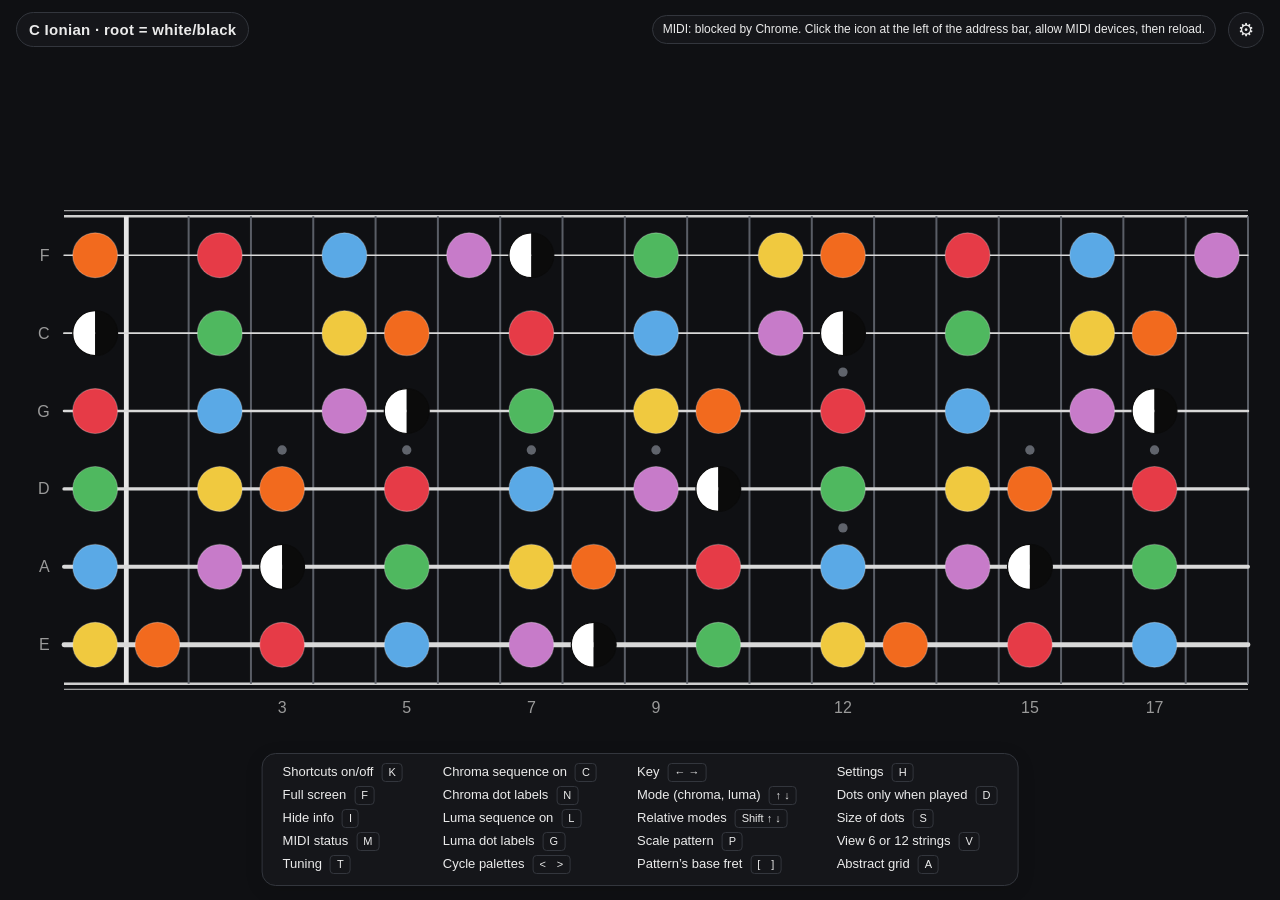
==== index.html @ 05b52258 "About text: reorder 'celestial rhythms' sentence, drop 'ever' Co-Authored-By: Claude Opus 5.5 <norep" ====
<!DOCTYPE html>
<html lang="en">
<head>
<meta charset="utf-8">
<title>COSTAR Spiral-Tuned Guitar</title>
<meta name="viewport" content="width=device-width, initial-scale=1">
<link rel="stylesheet" href="css/style.css?v=20261115233211">
<script src="https://app.rybbit.io/api/script.js?siteId=1d7a8f01dfc9" defer></script>
</head>
<body class="theme-light">

<div id="stage">
  <svg id="board" class="board" xmlns="http://www.w3.org/2000/svg"></svg>
</div>
<div id="topbar">
  <div id="badge"></div>
  <div id="midi-pill" class="waiting">MIDI: starting…</div>
</div>
<div id="notice" role="status" aria-live="polite"></div>
<button id="panel-toggle" title="Settings (H)">⚙</button>

<aside id="panel">
  <header>
    <h1>COSTAR Spiral-Tuned Guitar</h1>
    <button id="panel-close" title="Hide settings (H)">×</button>
    <nav class="doc-links"><a href="guide.html" target="_blank">User Guide</a><a href="faq.html" target="_blank">FAQ</a><a href="about.html" target="_blank">About</a><a id="suggest-link" href="https://spiral.ideas.userback.io/" target="_blank" rel="noopener">Suggest</a></nav>
    <div class="header-chips">
      <button id="settings-chip" class="chip" title="Hide settings (H)">Settings <kbd>H</kbd></button>
      <button id="help-chip" class="chip" title="Show the keyboard shortcuts (K)">Shortcuts <kbd>K</kbd></button>
      <button id="fullscreen" class="chip" title="Full screen (F)">Full screen <kbd>F</kbd></button>
    </div>
  </header>


  <section>
    <h2>Key <kbd>← →</kbd></h2>
    <div id="roots" class="btn-row"></div>
    <h2>Modes <kbd>↑ ↓</kbd><span class="h2-also">Relative modes <kbd>Shift ↑ ↓</kbd></span></h2>
    <p class="hint">Chroma sequence (diatonic)</p>
    <div id="modes" class="btn-row"></div>
    <p class="hint">Luma sequence (pentatonic)</p>
    <div id="pentas" class="btn-row"></div>
    <p class="hint" id="key-hint"></p>
  </section>

  <section>
    <h2>View <kbd>V</kbd></h2>
    <div class="btn-row" data-field="view">
      <button data-value="six">Six strings</button>
      <button data-value="spiral">Twelve strings</button>
    </div>
    <p class="hint">Fretboard style <kbd>A</kbd></p>
    <div class="btn-row" data-field="spiralStyle">
      <button data-value="neck">Guitar neck</button>
      <button data-value="grid">Abstract grid</button>
    </div>
    <p class="hint">Abstract grid with Twelve strings only.</p>
    <label><input type="checkbox" id="clean"> Hide key, MIDI status and fret numbers <kbd>I</kbd></label>
    <p class="hint">Dots <kbd>D</kbd></p>
    <div class="btn-row" data-field="dots">
      <button data-value="all">All scale notes</button>
      <button data-value="played">Only notes being played</button>
    </div>
    <label><input type="checkbox" id="chroma"> Chroma sequence (diatonic, colored) <kbd>C</kbd></label>
    <p class="hint">Chroma sequence dots with diatonic only</p>
    <p class="hint">Chroma dot labels <kbd>N</kbd></p>
    <div class="btn-row" data-field="chromaLabel">
      <button data-value="none">None</button>
      <button data-value="name">Note names</button>
      <button data-value="degree">Scale degrees</button>
    </div>
    <label><input type="checkbox" id="luma"> Luma sequence (pentatonic, black) <kbd>L</kbd></label>
    <p class="hint">Luma dot labels <kbd>G</kbd></p>
    <div class="btn-row" data-field="lumaLabel" id="luma-labels">
      <button data-value="none">None</button>
      <button data-value="greek">Greek</button>
      <button data-value="name">Note names</button>
      <button data-value="degree">Scale degrees</button>
    </div>
    <p class="hint">Dot size <kbd>S</kbd></p>
    <div class="btn-row" data-field="dotSize">
      <button data-value="100">100%</button>
      <button data-value="75">75%</button>
      <button data-value="50">50%</button>
    </div>
  </section>

  <section>
    <h2>Scale pattern <kbd>P</kbd></h2>
    <div class="btn-row" data-field="pattern">
      <button data-value="off">Off</button>
      <button data-value="chroma">Chroma, 3 per string</button>
      <button data-value="luma">Luma, 2 per string</button>
    </div>
    <label><span>Starting fret, on the low string <span class="nowrap"><kbd>[</kbd> <kbd>]</kbd></span></span><input type="number" id="patternFret" min="0" max="24"></label>
    <p class="hint">Tip: shift-click a dot on the low string to start the pattern there.</p>
  </section>

  <section>
    <h2>Instrument</h2>
    <label><span>Lowest open string</span><select id="openLow"></select></label>
    <label><span>Frets shown</span><input type="number" id="frets" min="12" max="24"></label>
    <p class="hint">Tuning <kbd>T</kbd></p>
    <div class="btn-row" data-field="tuning">
      <button data-value="fourths">All Fourths</button>
      <button data-value="standard">Standard</button>
    </div>
    <p class="hint">Orientation <kbd>O</kbd></p>
    <div class="btn-row" data-field="orientation">
      <button data-value="mirror">Mirror: low string on top</button>
      <button data-value="standard">Standard: high string on top</button>
    </div>
  </section>

  <section>
    <h2 id="palette">Palette <kbd>&lt;</kbd> <kbd>&gt;</kbd></h2>
    <div id="themes" class="btn-row"></div>
    <p class="hint"><a href="palettes.html" target="_blank">See all palettes full size</a></p>
  </section>

  <section>
    <h2>MIDI <kbd>Esc</kbd> <span class="kbd-note">clears stuck notes</span></h2>
    <div class="btn-row"><button id="midi-connect">Connect MIDI</button></div>
    <p class="hint" id="midi-status"></p>
    <p class="hint">Last note received: <span id="midi-last">—</span></p>
    <label><input type="checkbox" id="midiPill"> Show MIDI status on the fretboard <kbd>M</kbd></label>
    <label><span>Input</span><select id="midiDevice"><option value="all">All inputs</option></select></label>
    <label><span>String mapping</span>
      <select id="stringMap">
        <option value="ch1high">Per string: channel 1 = high string</option>
        <option value="ch1low">Per string: channel 1 = low string</option>
        <option value="pitch">Pitch only (any channel)</option>
      </select>
    </label>
    <label><span>Transpose incoming notes</span><input type="number" id="transpose" min="-24" max="24"></label>
  </section>

  <section>
    <h2>Song presets (Program Change)</h2>
    <div id="presets"></div>
    <button id="preset-add">+ Add preset</button>
    <label><span>Listen for Program Change on</span><select id="pcChannel"></select></label>
  </section>

  <section>
    <h2>About</h2>
    <p class="hint">Created by <a href="https://soundcloud.com/kevinshrieve" target="_blank" rel="noopener">Kevin Shrieve</a> with Claude.</p>
    <p class="hint">Contact: <a class="contact" data-u="nfrhtp" data-d="tlg.earth">nfrhtp [at] tlg.earth</a></p>
    <p class="hint">Far, far in the future, people live in multiple galaxies of the Local Group. Hungry for connection with Earth’s celestial rhythms and its ancient cultures, they evolve a game called “Spiral Tuning”. Locally, and across vast chronocommunication networks, many play this game together. These people call their intergalactic community “The Local Group”.</p>
    <p class="hint">Chronode tech is weird. To be fully functional, each chronode relies on energy from a coherent, coordinated, creative local community. The people of The Local Group coordinate through COSTAR: Cycles Of Song, Theme, And Ritual. The game Spiral Tuning, well-played, is what makes chronocommunications work.</p>
    <p class="hint">There is an initiative to build a chronode in our own time. If it is brought online, it will be the earliest chronode. But much remains unclear about this future tech, and will have to be worked out through inspiration, hunch, trial, and error. The Local Group, Earth, is supporting that quest.</p>
    <img class="flag after-gap for-dark" loading="lazy" src="img/TLGE-Lithos-light-text.svg" alt="The Local Group, Earth">
    <img class="flag after-gap for-light" loading="lazy" src="img/TLGE-Lithos-dark-text.svg" alt="The Local Group, Earth">
    <img class="flag zoomable after-gap" src="img/LocalGroupFlag.svg" alt="Flag of The Local Group: green, red and blue vertical bands with the COSTAR symbol in black on the red band">
    <p class="hint">The flag of The Local Group celebrates 3 facets of creation: <strong>multiplicity</strong>, <strong>self-reliance</strong>, and <strong>kinship</strong>.</p>
    <p class="hint">The COSTAR symbol represents the light of reason, embracing a circle of wonder, pregnant with our emerging world soul.</p>
    <img class="flag zoomable after-gap for-dark" loading="lazy" src="img/COSTAR-Rotundum-1-light-lines.png" alt="COSTAR Regeneration Rotundum 1: a wheel of the years 2026 to 2050 marked with luma letters">
    <img class="flag zoomable after-gap for-light" loading="lazy" src="img/COSTAR-Rotundum-1-dark-lines.png" alt="COSTAR Regeneration Rotundum 1: a wheel of the years 2026 to 2050 marked with luma letters">
    <p class="hint caption">COSTAR Regeneration Rotundum 1</p>
    <img class="flag zoomable after-gap" loading="lazy" src="img/R1-SY2-calendar.png" alt="COSTAR chromatic calendar, Rotundum 1, Spiral Year 2 (December 2026 to January 2028)">
    <p class="hint caption">COSTAR chromatic calendar<br>Rotundum 1, Spiral Year 2</p>
    <img class="flag zoomable after-gap" loading="lazy" src="img/AlphaCentauri-SF-color-chart.png" alt="Color chart of themes for the Alpha Centauri COSTAR System, San Francisco">
    <p class="hint caption">Matrix of Themes<br>Alpha Centauri COSTAR System, San Francisco</p>
    <form class="signup" hidden novalidate>
      <p class="signup-text">Sign up to receive occasional updates from<br>The Local Group, Earth.</p>
      <div class="signup-row"><input type="email" name="email" placeholder="your@email.com" autocomplete="email" required aria-label="Your email address"><button type="submit">Sign up</button></div>
      <input type="text" name="website" class="signup-trap" tabindex="-1" autocomplete="off" aria-hidden="true">
      <p class="signup-note">No other use will be made of your email.</p>
      <p class="signup-msg" role="status"></p>
    </form>
    <p class="hint caption after-gap">Site visits counted anonymously, without cookies.</p>
    <p class="hint caption">© 2026 Kevin Shrieve</p>
  </section>

</aside>

<!-- Keyboard-shortcut bubble (key K): floats at the bottom centre; the board does not move.
     Three columns, filled row by row; the top row is the title with K / Esc (which open and close it), then Settings H over the third column. -->
<div id="help" class="hidden" role="dialog" aria-label="Keyboard shortcuts">
  <div class="help-grid">
    <div class="hi"><span>Shortcuts on/off</span><kbd>K</kbd></div>
    <div class="hi"><span>Full screen</span><kbd>F</kbd></div>
    <div class="hi"><span>Hide info</span><kbd>I</kbd></div>
    <div class="hi"><span>MIDI status</span><kbd>M</kbd></div>
    <div class="hi"><span>Tuning</span><kbd>T</kbd></div>
    <div class="hi"><span>Chroma sequence on</span><kbd>C</kbd></div>
    <div class="hi"><span>Chroma dot labels</span><kbd>N</kbd></div>
    <div class="hi"><span>Luma sequence on</span><kbd>L</kbd></div>
    <div class="hi"><span>Luma dot labels</span><kbd>G</kbd></div>
    <div class="hi"><span>Cycle palettes</span><kbd>&lt;&emsp;&gt;</kbd></div>
    <div class="hi"><span>Key</span><kbd>← →</kbd></div>
    <div class="hi"><span>Mode (chroma, luma)</span><kbd>↑ ↓</kbd></div>
    <div class="hi"><span>Relative modes</span><kbd>Shift ↑ ↓</kbd></div>
    <div class="hi"><span>Scale pattern</span><kbd>P</kbd></div>
    <div class="hi"><span>Pattern’s base fret</span><kbd>[&emsp;]</kbd></div>
    <div class="hi"><span>Settings</span><kbd>H</kbd></div>
    <div class="hi"><span>Dots only when played</span><kbd>D</kbd></div>
    <div class="hi"><span>Size of dots</span><kbd>S</kbd></div>
    <div class="hi"><span>View 6 or 12 strings</span><kbd>V</kbd></div>
    <div class="hi"><span>Abstract grid</span><kbd>A</kbd></div>
  </div>
</div>

<script src="js/theory.js?v=20261115233211"></script>
<script src="js/render.js?v=20261115233211"></script>
<script src="js/midi.js?v=20261115233211"></script>
<script src="js/app.js?v=20261115233211"></script>
<script src="js/lightbox.js?v=20261115233211"></script>
<script src="js/contact.js?v=20261115233211"></script>
<script src="js/userback.js?v=20261115233211"></script>
<script src="js/signup.js?v=20261115233211"></script>
</body>
</html>
---- css/style.css ----
/* ---------- Palettes ----------
   Light base (:root), dark base (.dark), then one block per palette overriding
   the background and the seven chroma colors (2..7 plus the half-dot "1") and luma.
   Degree colors: 2 green · 3 yellow · 4 orange · 5 red · 6 blue · 7 purple — always. */
:root, .light {
  --bg: #f5f2eb; --fg: #1d1d1d; --muted: #6f6b63;
  --wood: rgba(0,0,0,0.03); --edge: #2a2a2a; --fret: #8f8b82; --nut: #1d1d1d;
  --string: #222; --inlay: #a39e92; --grid: #cdc8bc; --band: rgba(0,0,0,0.10);
  --c1l: #ffffff; --c1r: #151515;
  --c2: #4fb85f; --c3: #f0c93f; --c4: #f26a1e; --c5: #e63b47; --c6: #5aa9e6; --c7: #c77bc9;
  --dot-stroke: rgba(0,0,0,0.35);
  --luma: #181818; --luma-stroke: #181818; --luma-text: #ffffff;
  --live: #111111; --live2: #ffffff;
  --panel-bg: rgba(252,251,248,0.97); --panel-border: #d8d3c8;
  --btn: #ebe7de; --btn-fg: #1d1d1d; --btn-active: #1d1d1d; --btn-active-fg: #ffffff;
  --input-bg: #ffffff;
}
.dark {
  --bg: #0f1013; --fg: #ebebeb; --muted: #9a9a9a;
  --wood: rgba(255,255,255,0.03); --edge: #cfcfcf; --fret: #5a5e66; --nut: #e6e6e6;
  --string: #d9d9d9; --inlay: #60646c; --grid: #2e3138; --band: rgba(255,255,255,0.10);
  --c1l: #ffffff; --c1r: #0b0b0b;
  --dot-stroke: rgba(255,255,255,0.25);
  --luma: #1c1d21; --luma-stroke: #a8a8a8; --luma-text: #f0f0f0;
  --live: #ffffff; --live2: #000000;
  --panel-bg: rgba(22,23,27,0.97); --panel-border: #33363d;
  --btn: #262930; --btn-fg: #ebebeb; --btn-active: #f0f0f0; --btn-active-fg: #111111;
  --input-bg: #16171b;
}

/* 1 Paper — the colors of the original hand-made charts, on warm paper */
.theme-paper { --bg: #f3eee2; --wood: rgba(90,60,20,0.04);
  --c2: #86c77e; --c3: #f1d27c; --c4: #f36a1d; --c5: #ea3b3b; --c6: #8bc3e8; --c7: #d48fc6; --luma: #1a1a1a; --luma-stroke: #1a1a1a; }
/* 2 Studio — the app's original light look: the chart colors, tuned for a screen */
.theme-studio { }
/* 3 Stage — the same colors on near-black */
.theme-stage { }
/* 4 Neon — maximum punch on black, for a big screen in a dark room */
.theme-neon { --bg: #06070b; --string: #cfd3dc; --edge: #9aa0ad; --fret: #3d424d; --nut: #e8eaf0;
  --c2: #3dff5c; --c3: #fff43a; --c4: #ff8a1f; --c5: #ff2e63; --c6: #19c8ff; --c7: #c45cff;
  --c1r: #000000; --luma: #15161a; --luma-stroke: #6b6e78; --dot-stroke: rgba(255,255,255,0.15); }
/* 5 Okabe–Ito — the standard colorblind-safe palette, on light */
.theme-okabe { --bg: #fbfbf8;
  --c2: #009e73; --c3: #f0e442; --c4: #e69f00; --c5: #d55e00; --c6: #56b4e9; --c7: #cc79a7; --luma: #000000; --luma-stroke: #000000; }
/* 6 Autumn — muted earth tones on cream */
.theme-autumn { --bg: #efe7d6; --string: #3a2f28; --edge: #4a3b30; --nut: #3a2f28; --fret: #a08f78; --wood: rgba(120,80,30,0.06);
  --c2: #6f8f2f; --c3: #d9a520; --c4: #cf6a2a; --c5: #a8382d; --c6: #4b7ea6; --c7: #7d5a8e; --luma: #2a2420; --luma-stroke: #2a2420; --c1r: #2a2420; }
/* 7 Pastel Night — soft pastels on deep navy */
.theme-pastelnight { --bg: #121a2b; --string: #d7deeb; --edge: #9fb0cc; --fret: #2c3a55; --nut: #e3e9f5; --grid: #27344d;
  --c2: #a9e8a0; --c3: #fff2a8; --c4: #ffc69b; --c5: #ff9f9f; --c6: #a9d6f7; --c7: #dcbaf2;
  --luma: #1b2437; --luma-stroke: #8a97b3; }
/* 8 Jewel — deep saturated gem tones on charcoal */
.theme-jewel { --bg: #1b1b1e;
  --c2: #0f9d58; --c3: #ffb300; --c4: #f4511e; --c5: #d81b60; --c6: #1e88e5; --c7: #8e24aa;
  --luma: #0e0e10; --luma-stroke: #8d8d8d; }
/* 9 Pop — clean flat brights on pure white */
.theme-pop { --bg: #ffffff; --wood: rgba(0,0,0,0.02);
  --c2: #2ecc71; --c3: #f1c40f; --c4: #ff7f11; --c5: #e74c3c; --c6: #3498db; --c7: #9b59b6; --luma: #222222; --luma-stroke: #222222; }
/* The degree-to-color sequence is fixed (it is part of the COSTAR system); palettes vary tone, not meaning. */

/* ---------- Page ---------- */
html, body { height: 100%; margin: 0; }
body {
  background: var(--bg); color: var(--fg);
  font: 14px/1.4 -apple-system, BlinkMacSystemFont, "Helvetica Neue", Helvetica, Arial, sans-serif;
  overflow: hidden;
}
#stage { position: fixed; inset: 0; display: flex; align-items: center; justify-content: center; }
#board { width: 100%; height: 100%; display: block; touch-action: none; }

#topbar {
  position: fixed; top: 12px; left: 16px; right: 64px;
  display: flex; align-items: center; gap: 10px; flex-wrap: wrap; pointer-events: none;
}
#badge {
  padding: 6px 12px; border-radius: 999px;
  background: var(--panel-bg); border: 1px solid var(--panel-border);
  font-size: 15px; font-weight: 600; letter-spacing: 0.02em;
}
#midi-pill {
  margin-left: auto;   /* right side of the top bar, just left of the settings gear */
  color: var(--fg);    /* plain text color whatever the state (Kevin, 2026-11-12) */
  padding: 5px 10px; border-radius: 999px;
  background: var(--panel-bg); border: 1px solid var(--panel-border);
  font-size: 12px;
}
#panel-toggle {
  position: fixed; top: 12px; right: 16px; width: 36px; height: 36px; border-radius: 50%;
  border: 1px solid var(--panel-border); background: var(--panel-bg); color: var(--fg);
  font-size: 18px; cursor: pointer;
}
/* Why a shortcut did nothing: a short notice at the top centre, in the style of the key badge */
#notice {
  position: fixed; top: 12px; left: 50%; transform: translateX(-50%); z-index: 25;
  padding: 6px 14px; border-radius: 999px; white-space: nowrap;
  background: var(--panel-bg); color: var(--fg); border: 1px solid var(--panel-border);
  font-size: 15px; font-weight: 400; letter-spacing: 0.02em;
  opacity: 0; transition: opacity .25s; pointer-events: none;
}
#notice.show { opacity: 1; }

/* ---------- Board (SVG) ---------- */
.board .wood { fill: var(--wood); }
.board .edge { stroke: var(--edge); stroke-width: 3; }
.board .edge.thin { stroke-width: 1.2; }
.board .fret { stroke: var(--fret); stroke-width: 2.5; }
.board .nut { stroke: var(--nut); stroke-width: 6; }   /* the same weight as the lowest string (Kevin, 2026-11-11) */
.board .nut.soft { stroke-width: 5; opacity: .45; }
.board .string { stroke: var(--string); stroke-linecap: round; }
.board .inlay { fill: var(--inlay); }
.board .fretnum { fill: var(--muted); font-family: inherit; }
.board .grid-v, .board .grid-h { stroke: var(--grid); }
.board .band { fill: var(--band); }

/* Clean view (key I): only the board and the settings button. */
body.clean #badge, body.clean .board .fretnum { display: none; }
body.no-midi-pill #midi-pill { display: none; }   /* Hide info (I) hides it too, unless M shows it for a look */

.board .dot circle { stroke: var(--dot-stroke); stroke-width: 1.5; }
.board .dot.deg-2 circle { fill: var(--c2); }
.board .dot.deg-3 circle { fill: var(--c3); }
.board .dot.deg-4 circle { fill: var(--c4); }
.board .dot.deg-5 circle { fill: var(--c5); }
.board .dot.deg-6 circle { fill: var(--c6); }
.board .dot.deg-7 circle { fill: var(--c7); }
.board .dot.deg-1 .half-l { fill: var(--c1l); }
.board .dot.deg-1 .half-r { fill: var(--c1r); }
.board .dot.deg-1 .half-ring { fill: none; stroke: var(--c1r); stroke-width: 1.5; }
.board .dot.luma circle { fill: var(--luma); stroke: var(--luma-stroke); }
.board .dot text { pointer-events: none; font-family: "Times New Roman", Times, Georgia, serif; }
.board .dot.luma text { fill: var(--luma-text); font-style: normal; font-weight: normal; }
.board .dot.luma text.degree { font-family: inherit; font-weight: 500; letter-spacing: -0.02em; }
.board .dot.chroma text { fill: #111; font-family: inherit; font-weight: 600; }
.board .dot.deg-1 text.on-light { fill: var(--c1r); }
.board .dot.deg-1 text.on-dark { fill: var(--c1l); }
.board .dot.ghost { opacity: .45; }

.board .live { opacity: 1; transition: opacity .5s ease-out; pointer-events: none; }
.board .live.off { opacity: 0; }
.board .live .ring-outer { fill: none; stroke: var(--live2); stroke-width: 10; }
.board .live .ring-inner { fill: none; stroke: var(--live); stroke-width: 5; }

/* ---------- Settings panel ---------- */
#panel {
  position: fixed; top: 0; right: 0; bottom: 0; width: 360px; max-width: 100%; box-sizing: border-box;
  padding: 16px 18px 40px; overflow-y: auto;
  background: var(--panel-bg); border-left: 1px solid var(--panel-border);
  transition: transform .2s ease;
}
#panel.hidden { transform: translateX(100%); }
#panel header { display: flex; align-items: center; justify-content: space-between; margin-bottom: 6px; }
#panel h1 { font-size: 17px; margin: 0; }
#panel h2 { font-size: 11px; text-transform: uppercase; letter-spacing: .08em; color: var(--muted); margin: 18px 0 8px; }
#panel section { border-top: 1px solid var(--panel-border); }
#panel section:first-of-type { border-top: 0; }
#panel label { display: flex; align-items: center; gap: 8px; margin: 6px 0; }
#panel label > span { flex: 1; }
#panel .nowrap { white-space: nowrap; }
#panel .hint { color: var(--muted); font-size: 12px; margin: 6px 0; }
#panel a, #panel a:visited { color: inherit; }
#panel .doc-links { order: 2; flex-basis: 100%; display: flex; gap: 18px; margin: 2px 0 2px; font-size: 12px; }   /* User Guide · FAQ · About, under the title */
/* Keyboard shortcut chips, shown next to the item they control */
#panel kbd, #help kbd {
  display: inline-block; margin-left: 6px; padding: 0 5px; border-radius: 4px;
  border: 1px solid var(--panel-border); color: var(--muted); background: transparent;
  font: 11px/16px -apple-system, BlinkMacSystemFont, "Helvetica Neue", Helvetica, Arial, sans-serif;
  text-transform: none; letter-spacing: 0; vertical-align: 1px;
}
#panel h1 kbd { font-size: 11px; font-weight: 400; }
#panel .kbd-note { font-weight: 400; text-transform: none; letter-spacing: 0; font-size: 11px; margin-left: 4px; }
/* Keyboard-shortcut bubble (key K): floats at the bottom centre, as wide as its contents.
   The board does not move; on a short window the bubble may sit over the fret numbers. */
#help {
  position: fixed; left: 50%; bottom: 14px; transform: translateX(-50%); z-index: 20;
  width: max-content; max-width: calc(100vw - 28px); box-sizing: border-box;
  background: var(--panel-bg); color: var(--fg); border: 1px solid var(--panel-border);
  border-radius: 14px; padding: 9px 20px 11px; font-size: 13px;
  box-shadow: 0 4px 18px rgba(0,0,0,.12);
}
#help.hidden { display: none; }
#help h2 { font-size: 11px; text-transform: uppercase; letter-spacing: .08em; color: var(--muted); margin: 0; }
/* Four columns filled top to bottom: the first holds 5 items, the others start one row down */
#help .help-grid { display: grid; grid-auto-flow: column; grid-template-rows: repeat(5, auto); align-items: center;
  justify-content: start; column-gap: 40px; row-gap: 4px; }
#help .help-grid > h2, #help .help-grid > .help-foot { align-self: center; }   /* top row spaced like the rest */
#help .hi { display: flex; align-items: center; gap: 8px; white-space: nowrap; }
#help kbd { margin-left: 0; font-size: 11px; line-height: 17px; padding: 0 6px; color: var(--fg); }
#help .help-foot { color: var(--muted); font-size: 11px; margin: 0; }
#help .help-foot kbd { font-size: 10px; line-height: 15px; padding: 0 4px; color: var(--muted); }
#panel { z-index: 30; }   /* Settings slides over the strip */
#panel button kbd { margin-left: 5px; border-color: currentColor; color: inherit; opacity: .7; }
#panel button {
  border: 1px solid var(--panel-border); background: var(--btn); color: var(--btn-fg);
  border-radius: 6px; padding: 5px 9px; font-size: 13px; cursor: pointer;
}
#panel button:disabled { opacity: .35; cursor: not-allowed; }
#panel .btn-row button { white-space: nowrap; }   /* a button's label never breaks inside it */
#panel #luma-labels { flex-wrap: nowrap; }
#panel #luma-labels button { padding: 5px 7px; }   /* four luma label choices on one row */
#panel button.active { background: var(--btn-active); color: var(--btn-active-fg); border-color: var(--btn-active); }
#panel #panel-close { border: 0; background: transparent; font-size: 20px; }
/* "Shortcuts K" chip on its own line under the heading; click it or press K */
#panel header { flex-wrap: wrap; }
#panel .header-chips { order: 3; flex-basis: 100%; display: flex; gap: 6px; margin-top: 4px; }
#panel .header-chips .chip { padding: 2px 8px; font-size: 11px; color: var(--muted); background: transparent; border-radius: 999px; }
#panel .header-chips .chip kbd { margin-left: 4px; }
.btn-row { display: flex; flex-wrap: wrap; gap: 5px; margin: 4px 0; }
#panel input[type=number], #panel input[type=text], #panel select {
  background: var(--input-bg); color: var(--fg); border: 1px solid var(--panel-border);
  border-radius: 6px; padding: 4px 6px; font-size: 13px;
}
#panel input[type=number] { width: 38px; }
#panel select { max-width: 200px; }
/* Compact palette chooser: one row per palette, drawn in that palette's own colors */
#themes { display: flex; flex-direction: column; gap: 4px; }
#panel img.flag { display: block; width: 100%; height: auto; margin: 12px 0; }   /* as wide as the palette rows */
#panel img.zoomable { cursor: zoom-in; }
/* The Rotundum comes in two see-through versions: white lines for dark palettes, black lines for light ones */
body.dark #panel img.for-light, body.light #panel img.for-dark { display: none; }
#panel p.caption { text-align: center; }
#panel img.flag.after-gap, #panel p.after-gap { margin-top: 2.6em; }   /* a blank paragraph's worth, so each caption clearly belongs to the image above it */
/* Click an About image to see it over the whole page */
#lightbox {
  position: fixed; inset: 0; z-index: 100; display: none; align-items: center; justify-content: center;
  background: rgba(0, 0, 0, 0.96); cursor: zoom-out;
}
#lightbox.open { display: flex; }
#lightbox img { max-width: 94vw; max-height: 92vh; object-fit: contain; }
#lightbox img.can-zoom { cursor: zoom-in; }   /* a second click shows the image at full size */
#lightbox.full { display: block; overflow: auto; }
#lightbox.full img { max-width: none; max-height: none; display: block; margin: 0 auto; cursor: zoom-out; }
body.light #lightbox { background: rgba(250, 248, 244, 0.97); }   /* light palettes get a light backdrop */
body.light #lightbox button { border-color: rgba(0,0,0,0.4); background: rgba(255,255,255,0.6); color: #111; }
body.light #lightbox button:hover { background: rgba(0,0,0,0.08); }
#lightbox button {
  position: fixed; top: 14px; right: 18px; width: 40px; height: 40px; border-radius: 50%;
  border: 1px solid rgba(255,255,255,0.5); background: rgba(0,0,0,0.5); color: #fff;
  font-size: 26px; line-height: 1; cursor: pointer;
}
#lightbox button:hover { background: rgba(255,255,255,0.15); }
#panel #themes .theme-row {
  display: flex; align-items: center; justify-content: space-between; gap: 8px; width: 100%;
  background: var(--bg); color: var(--fg); border: 1px solid var(--panel-border); padding: 6px 9px;
}
#panel #themes .theme-row.active { background: var(--bg); color: var(--fg); outline: 2px solid #1e90ff; outline-offset: 1px; }
#themes .tname { font-size: 13px; font-weight: 600; }
#themes .tdots { display: flex; gap: 3px; }
#themes .tdots span { width: 15px; height: 15px; border-radius: 50%; border: 1px solid var(--dot-stroke); display: inline-block; }
#themes .tdots .half { background: linear-gradient(90deg, var(--c1l) 50%, var(--c1r) 50%); }
#themes .tdots .d2 { background: var(--c2); } #themes .tdots .d3 { background: var(--c3); }
#themes .tdots .d4 { background: var(--c4); } #themes .tdots .d5 { background: var(--c5); }
#themes .tdots .d6 { background: var(--c6); } #themes .tdots .d7 { background: var(--c7); }
#themes .tdots .dl { background: var(--luma); border-color: var(--luma-stroke); }

.preset { display: grid; grid-template-columns: 44px 1fr 56px 86px 28px 28px; gap: 4px; align-items: center; margin: 4px 0; }
.preset .pc { font-size: 11px; color: var(--muted); }
.preset input { min-width: 0; }
.preset select { max-width: 100%; }
.keys p { font-size: 12px; color: var(--muted); }

/* "Notify me" sign-up (js/signup.js) */
form.signup { margin: 2.6em 0 0; padding: 14px; border: 1px solid var(--signup-line, rgba(127,127,127,0.35)); border-radius: 10px; text-align: center; }
form.signup .signup-text { margin: 0 0 10px; }
form.signup .signup-row { display: flex; gap: 8px; }
form.signup input[type=email] { flex: 1; min-width: 0; padding: 7px 9px; border-radius: 6px; border: 1px solid rgba(127,127,127,0.5); background: transparent; color: inherit; font: inherit; }
form.signup button { padding: 7px 12px; border-radius: 6px; border: 1px solid rgba(127,127,127,0.5); background: rgba(127,127,127,0.15); color: inherit; font: inherit; cursor: pointer; white-space: nowrap; }
form.signup .signup-note { margin: 8px 0 0; font-size: 0.85em; opacity: 0.75; }
form.signup .signup-msg { margin: 6px 0 0; font-size: 0.9em; }
form.signup .signup-msg:empty { display: none; }
form.signup .signup-trap { position: absolute; left: -9999px; width: 1px; height: 1px; }
#panel form.signup .signup-text { font-size: 13px; }   /* same size as the Sign up button */

/* Diatonic mode buttons wear their root's chroma color from the current palette (text color set in app.js
   for contrast). Degree 1 is the opposite of the palette's chosen-button color. The chosen mode keeps its
   color and gets an outline. */
#panel #modes button[data-degree] { border-color: rgba(127,127,127,0.35); }
#panel #modes button[data-degree="1"] { background: #ffffff; border-color: #9a9a9a; color: #111111; }
body.dark #panel #modes button[data-degree="1"] { background: #111111; border-color: #777777; color: #ffffff; }
#panel #modes button[data-degree="2"] { background: var(--c2); }
#panel #modes button[data-degree="3"] { background: var(--c3); }
#panel #modes button[data-degree="4"] { background: var(--c4); }
#panel #modes button[data-degree="5"] { background: var(--c5); }
#panel #modes button[data-degree="6"] { background: var(--c6); }
#panel #modes button[data-degree="7"] { background: var(--c7); }
#panel #modes button[data-degree].active { outline: 2px solid var(--fg); outline-offset: 2px; }
#panel h2 .h2-also { margin-left: 22px; }   /* "Relative modes Shift ↑ ↓" beside the Modes heading */
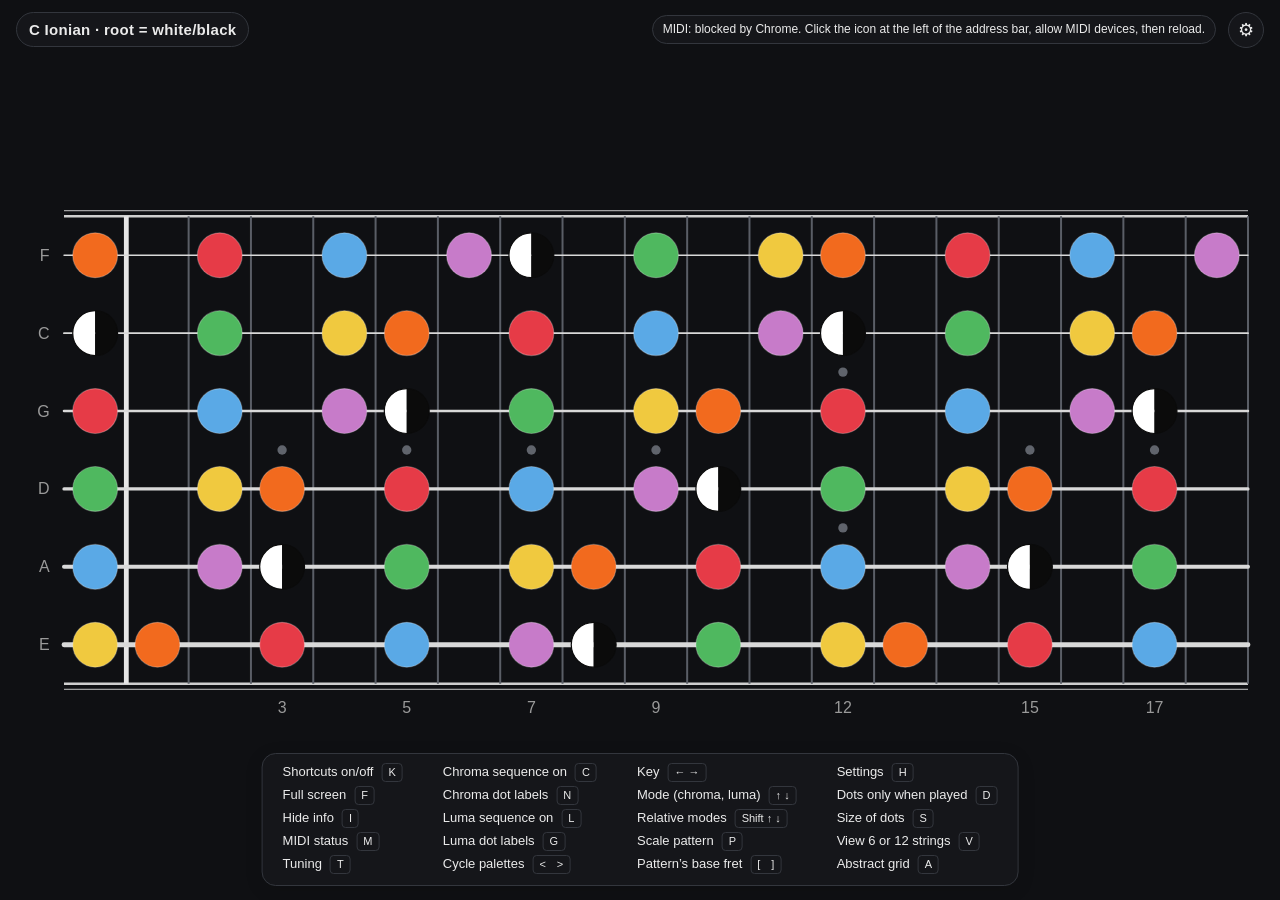
==== commit e3aac884: "Program Change 81-128 (Logic 80-127) sets the display; guide table Co-Authored-By: Claude Opus 5.5 <" ====
--- a/index.html
+++ b/index.html
@@ -4,7 +4,7 @@
 <meta charset="utf-8">
 <title>COSTAR Spiral-Tuned Guitar</title>
 <meta name="viewport" content="width=device-width, initial-scale=1">
-<link rel="stylesheet" href="css/style.css?v=20261115233211">
+<link rel="stylesheet" href="css/style.css?v=20261122014136">
 <script src="https://app.rybbit.io/api/script.js?siteId=1d7a8f01dfc9" defer></script>
 </head>
 <body class="theme-light">
@@ -44,23 +44,7 @@
   </section>
 
   <section>
-    <h2>View <kbd>V</kbd></h2>
-    <div class="btn-row" data-field="view">
-      <button data-value="six">Six strings</button>
-      <button data-value="spiral">Twelve strings</button>
-    </div>
-    <p class="hint">Fretboard style <kbd>A</kbd></p>
-    <div class="btn-row" data-field="spiralStyle">
-      <button data-value="neck">Guitar neck</button>
-      <button data-value="grid">Abstract grid</button>
-    </div>
-    <p class="hint">Abstract grid with Twelve strings only.</p>
-    <label><input type="checkbox" id="clean"> Hide key, MIDI status and fret numbers <kbd>I</kbd></label>
-    <p class="hint">Dots <kbd>D</kbd></p>
-    <div class="btn-row" data-field="dots">
-      <button data-value="all">All scale notes</button>
-      <button data-value="played">Only notes being played</button>
-    </div>
+    <h2>Dots</h2>
     <label><input type="checkbox" id="chroma"> Chroma sequence (diatonic, colored) <kbd>C</kbd></label>
     <p class="hint">Chroma sequence dots with diatonic only</p>
     <p class="hint">Chroma dot labels <kbd>N</kbd></p>
@@ -77,6 +61,37 @@
       <button data-value="name">Note names</button>
       <button data-value="degree">Scale degrees</button>
     </div>
+    <p class="hint">Display <kbd>D</kbd></p>
+    <div class="btn-row" data-field="dots">
+      <button data-value="all">All scale notes</button>
+      <button data-value="played">Only notes being played</button>
+    </div>
+  </section>
+
+  <section>
+    <h2>Scale pattern <kbd>P</kbd></h2>
+    <div class="btn-row" data-field="pattern">
+      <button data-value="off">Off</button>
+      <button data-value="chroma">Chroma, 3 per string</button>
+      <button data-value="luma">Luma, 2 per string</button>
+    </div>
+    <label><span>Starting fret, on the low string <span class="nowrap"><kbd>[</kbd> <kbd>]</kbd></span></span><input type="number" id="patternFret" min="0" max="24"></label>
+    <p class="hint">Tip: shift-click a dot on the low string to start the pattern there.</p>
+  </section>
+
+  <section>
+    <h2>View <kbd>V</kbd></h2>
+    <div class="btn-row" data-field="view">
+      <button data-value="six">Six strings</button>
+      <button data-value="spiral">Twelve strings</button>
+    </div>
+    <p class="hint">Fretboard style <kbd>A</kbd></p>
+    <div class="btn-row" data-field="spiralStyle">
+      <button data-value="neck">Guitar neck</button>
+      <button data-value="grid">Abstract grid</button>
+    </div>
+    <p class="hint">Abstract grid with Twelve strings only.</p>
+    <label><input type="checkbox" id="clean"> Hide key, MIDI status and fret numbers <kbd>I</kbd></label>
     <p class="hint">Dot size <kbd>S</kbd></p>
     <div class="btn-row" data-field="dotSize">
       <button data-value="100">100%</button>
@@ -86,36 +101,25 @@
   </section>
 
   <section>
-    <h2>Scale pattern <kbd>P</kbd></h2>
-    <div class="btn-row" data-field="pattern">
-      <button data-value="off">Off</button>
-      <button data-value="chroma">Chroma, 3 per string</button>
-      <button data-value="luma">Luma, 2 per string</button>
-    </div>
-    <label><span>Starting fret, on the low string <span class="nowrap"><kbd>[</kbd> <kbd>]</kbd></span></span><input type="number" id="patternFret" min="0" max="24"></label>
-    <p class="hint">Tip: shift-click a dot on the low string to start the pattern there.</p>
-  </section>
-
-  <section>
+    <h2 id="palette">Palette <kbd>&lt;</kbd> <kbd>&gt;</kbd></h2>
+    <div id="themes" class="btn-row"></div>
+    <p class="hint"><a href="palettes.html" target="_blank">See all palettes full size</a></p>
+  </section>
+
+  <section class="setup">
     <h2>Instrument</h2>
-    <label><span>Lowest open string</span><select id="openLow"></select></label>
-    <label><span>Frets shown</span><input type="number" id="frets" min="12" max="24"></label>
     <p class="hint">Tuning <kbd>T</kbd></p>
     <div class="btn-row" data-field="tuning">
       <button data-value="fourths">All Fourths</button>
       <button data-value="standard">Standard</button>
     </div>
+    <label><span>Lowest open string</span><select id="openLow"></select></label>
+    <label><span>Frets shown</span><input type="number" id="frets" min="12" max="24"></label>
     <p class="hint">Orientation <kbd>O</kbd></p>
     <div class="btn-row" data-field="orientation">
+      <button data-value="standard">Standard: high string on top</button>
       <button data-value="mirror">Mirror: low string on top</button>
-      <button data-value="standard">Standard: high string on top</button>
-    </div>
-  </section>
-
-  <section>
-    <h2 id="palette">Palette <kbd>&lt;</kbd> <kbd>&gt;</kbd></h2>
-    <div id="themes" class="btn-row"></div>
-    <p class="hint"><a href="palettes.html" target="_blank">See all palettes full size</a></p>
+    </div>
   </section>
 
   <section>
@@ -201,13 +205,13 @@
   </div>
 </div>
 
-<script src="js/theory.js?v=20261115233211"></script>
-<script src="js/render.js?v=20261115233211"></script>
-<script src="js/midi.js?v=20261115233211"></script>
-<script src="js/app.js?v=20261115233211"></script>
-<script src="js/lightbox.js?v=20261115233211"></script>
-<script src="js/contact.js?v=20261115233211"></script>
-<script src="js/userback.js?v=20261115233211"></script>
-<script src="js/signup.js?v=20261115233211"></script>
+<script src="js/theory.js?v=20261122014136"></script>
+<script src="js/render.js?v=20261122014136"></script>
+<script src="js/midi.js?v=20261122014136"></script>
+<script src="js/app.js?v=20261122014136"></script>
+<script src="js/lightbox.js?v=20261122014136"></script>
+<script src="js/contact.js?v=20261122014136"></script>
+<script src="js/userback.js?v=20261122014136"></script>
+<script src="js/signup.js?v=20261122014136"></script>
 </body>
 </html>
--- a/css/style.css
+++ b/css/style.css
@@ -153,6 +153,7 @@
 #panel h2 { font-size: 11px; text-transform: uppercase; letter-spacing: .08em; color: var(--muted); margin: 18px 0 8px; }
 #panel section { border-top: 1px solid var(--panel-border); }
 #panel section:first-of-type { border-top: 0; }
+#panel section.setup { border-top: 3px double var(--panel-border); margin-top: 16px; }   /* divider: playing and look above, set-up-once below */
 #panel label { display: flex; align-items: center; gap: 8px; margin: 6px 0; }
 #panel label > span { flex: 1; }
 #panel .nowrap { white-space: nowrap; }
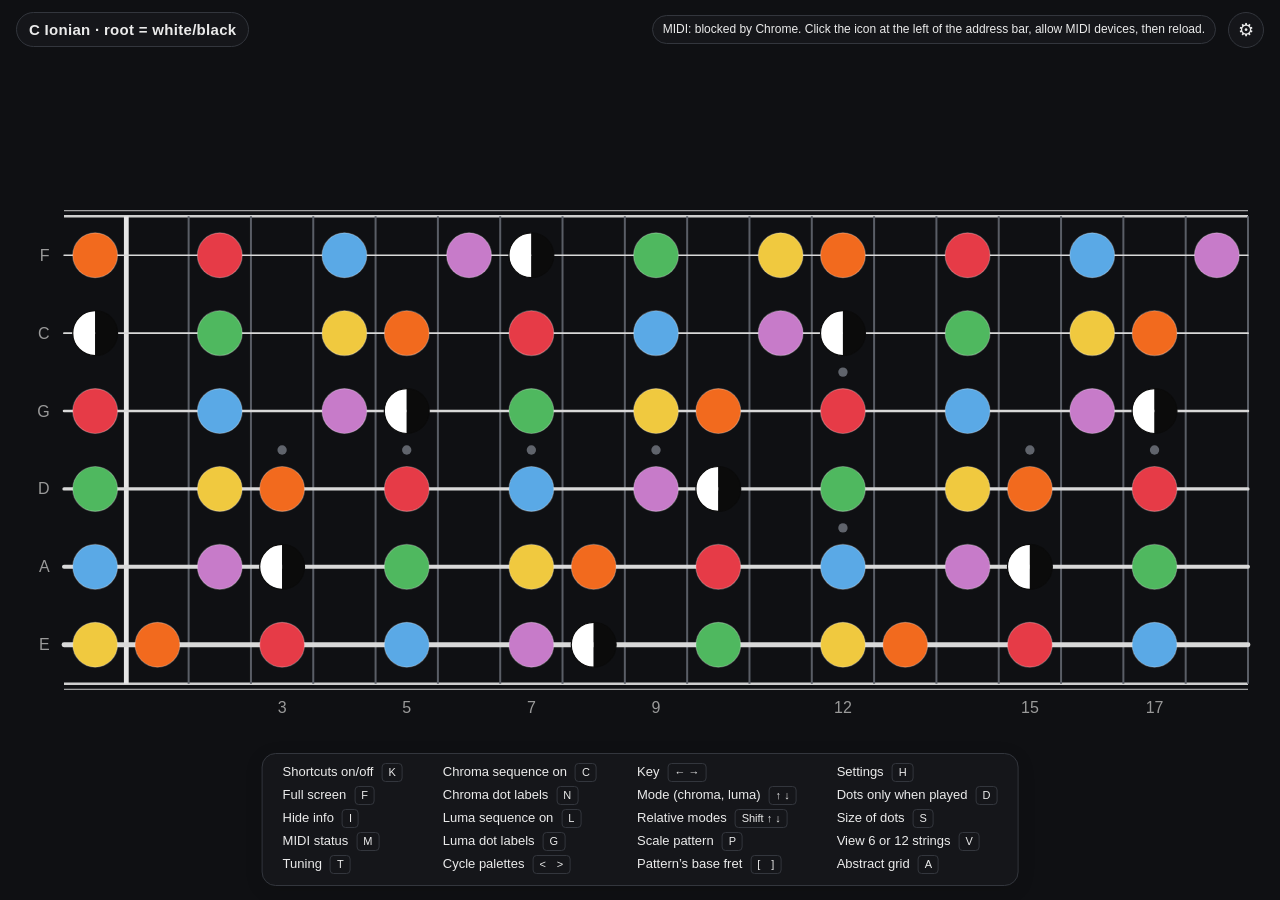
==== commit 4b654780: "Twelve strings: band over the fret lines; Pastel Night brighter frets; guide: Keyboard shortcuts bef" ====
--- a/index.html
+++ b/index.html
@@ -4,7 +4,7 @@
 <meta charset="utf-8">
 <title>COSTAR Spiral-Tuned Guitar</title>
 <meta name="viewport" content="width=device-width, initial-scale=1">
-<link rel="stylesheet" href="css/style.css?v=20261122014136">
+<link rel="stylesheet" href="css/style.css?v=20261122025153">
 <script src="https://app.rybbit.io/api/script.js?siteId=1d7a8f01dfc9" defer></script>
 </head>
 <body class="theme-light">
@@ -205,13 +205,13 @@
   </div>
 </div>
 
-<script src="js/theory.js?v=20261122014136"></script>
-<script src="js/render.js?v=20261122014136"></script>
-<script src="js/midi.js?v=20261122014136"></script>
-<script src="js/app.js?v=20261122014136"></script>
-<script src="js/lightbox.js?v=20261122014136"></script>
-<script src="js/contact.js?v=20261122014136"></script>
-<script src="js/userback.js?v=20261122014136"></script>
-<script src="js/signup.js?v=20261122014136"></script>
+<script src="js/theory.js?v=20261122025153"></script>
+<script src="js/render.js?v=20261122025153"></script>
+<script src="js/midi.js?v=20261122025153"></script>
+<script src="js/app.js?v=20261122025153"></script>
+<script src="js/lightbox.js?v=20261122025153"></script>
+<script src="js/contact.js?v=20261122025153"></script>
+<script src="js/userback.js?v=20261122025153"></script>
+<script src="js/signup.js?v=20261122025153"></script>
 </body>
 </html>
--- a/css/style.css
+++ b/css/style.css
@@ -46,7 +46,7 @@
 .theme-autumn { --bg: #efe7d6; --string: #3a2f28; --edge: #4a3b30; --nut: #3a2f28; --fret: #a08f78; --wood: rgba(120,80,30,0.06);
   --c2: #6f8f2f; --c3: #d9a520; --c4: #cf6a2a; --c5: #a8382d; --c6: #4b7ea6; --c7: #7d5a8e; --luma: #2a2420; --luma-stroke: #2a2420; --c1r: #2a2420; }
 /* 7 Pastel Night — soft pastels on deep navy */
-.theme-pastelnight { --bg: #121a2b; --string: #d7deeb; --edge: #9fb0cc; --fret: #2c3a55; --nut: #e3e9f5; --grid: #27344d;
+.theme-pastelnight { --bg: #121a2b; --string: #d7deeb; --edge: #9fb0cc; --fret: #41557b; --nut: #e3e9f5; --grid: #27344d;
   --c2: #a9e8a0; --c3: #fff2a8; --c4: #ffc69b; --c5: #ff9f9f; --c6: #a9d6f7; --c7: #dcbaf2;
   --luma: #1b2437; --luma-stroke: #8a97b3; }
 /* 8 Jewel — deep saturated gem tones on charcoal */
